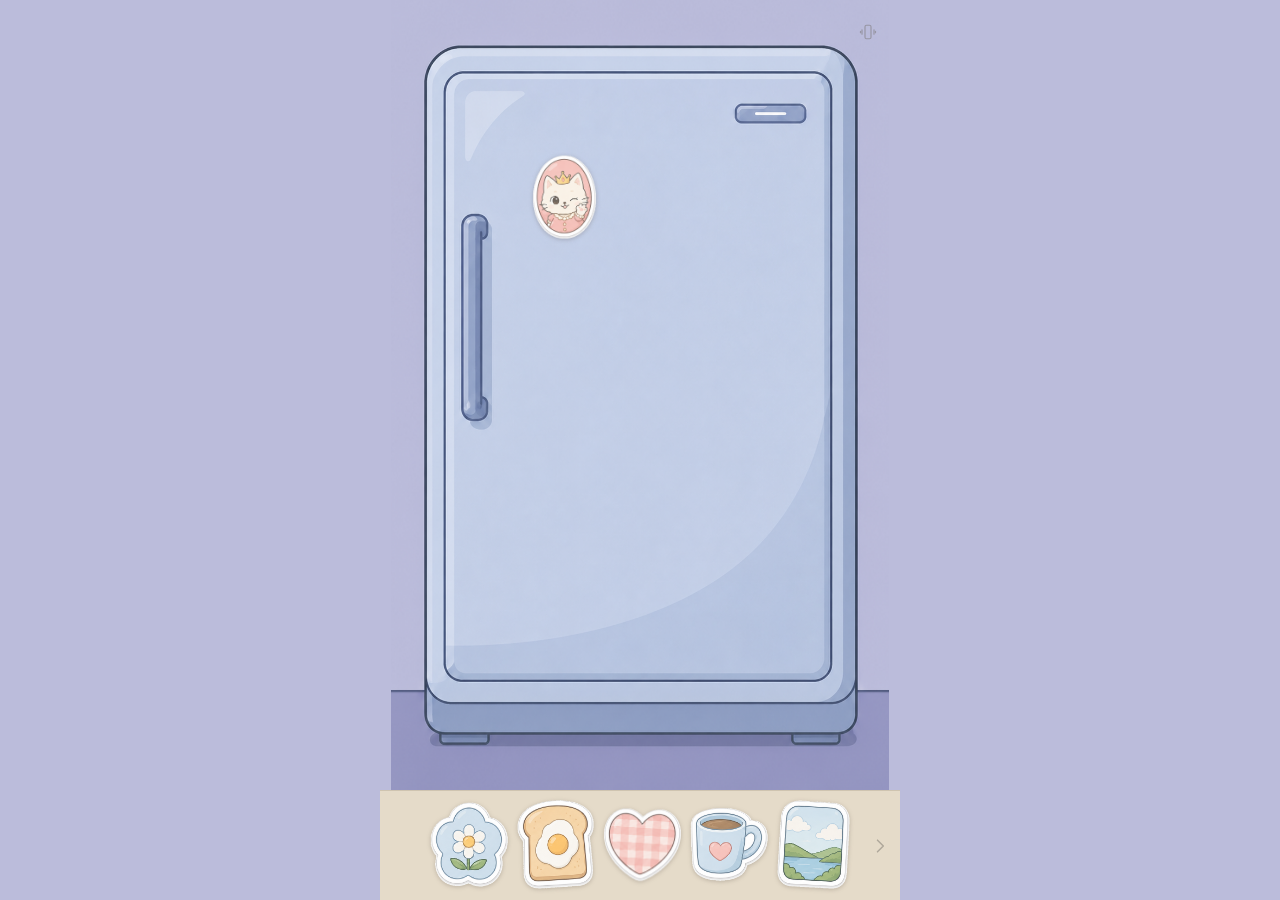
==== index.html @ 2fdce164 "Стрелка «дальше» крупнее и заметнее Пастельная зелень на бежевом фоне почти сливалась: кнопку было т" ====
<!DOCTYPE html>
<html lang="ru">
<head>
  <meta charset="utf-8">
  <meta name="viewport" content="width=device-width, initial-scale=1, maximum-scale=1, user-scalable=no, viewport-fit=cover">
  <title>Sticker Perfect</title>
  <script src="https://telegram.org/js/telegram-web-app.js"></script>
  <link rel="stylesheet" href="style.css">
</head>
<body>

  <div id="app">

    <div id="scene">
      <img id="background" alt="">

      <!-- Обстановка уровня: вещи, которые лежат в холодильнике с самого
           начала и не двигаются. Стикеры кладутся поверх них -->
      <div id="decor"></div>

      <button id="vibration-toggle" aria-label="Выключить вибрацию">
        <svg viewBox="0 0 24 24" width="18" height="18" fill="none" stroke="currentColor" stroke-width="1.6" stroke-linecap="round" stroke-linejoin="round">
          <rect x="8" y="3" width="8" height="18" rx="2"></rect>
          <path d="M4 9v6M2 11v2M20 9v6M22 11v2"></path>
        </svg>
      </button>
    </div>

    <div id="tray">
      <!-- Стрелки листания. Показываются только когда есть куда листать -->
      <button id="tray-prev" class="tray-arrow" aria-label="Предыдущие стикеры" hidden>
        <svg viewBox="0 0 24 24" width="20" height="20" fill="none" stroke="currentColor" stroke-width="1.8" stroke-linecap="round" stroke-linejoin="round">
          <path d="M15 5 L8 12 L15 19"></path>
        </svg>
      </button>

      <button id="tray-next" class="tray-arrow" aria-label="Следующие стикеры" hidden>
        <svg viewBox="0 0 24 24" width="20" height="20" fill="none" stroke="currentColor" stroke-width="1.8" stroke-linecap="round" stroke-linejoin="round">
          <path d="M9 5 L16 12 L9 19"></path>
        </svg>
      </button>
    </div>

    <!-- Слой со стикерами: лежит поверх всего, чтобы стикер мог лететь
         из полосы на сцену, не перепрыгивая между контейнерами -->
    <div id="stickers"></div>

    <!-- Куски фона, которые должны быть НАД стикерами: передняя стенка
         ящиков. Благодаря ей продукт выглядит лежащим внутри ящика -->
    <div id="overlays"></div>

    <!-- Кот выглядывает снизу, когда уровень собран. Это и есть финал -->
    <img id="mascot" src="images/cat.png" alt="">

    <!-- Стрелка «дальше». Стоит ровно в середине экрана и ни к чему не
         привязана: кот со временем будет меняться и вылезать с разных
         сторон, а кнопка от этого не поедет -->
    <button id="next-level" aria-label="Следующий уровень" hidden>
      <svg viewBox="0 0 24 24" width="54" height="54" fill="none" stroke="currentColor" stroke-width="2.4" stroke-linecap="round" stroke-linejoin="round">
        <path d="M5 12 H18 M13 7 L18 12 L13 17"></path>
      </svg>
    </button>

  </div>

  <script src="sound.js"></script>
  <script src="levels.js"></script>
  <script src="game.js"></script>
</body>
</html>
---- style.css ----
/* Sticker Perfect — вид игры */

/* --- Палитра, размеры и тайминги в одном месте, чтобы менять быстро --- */
:root {
  --tray-bg:      #E5DBC9;  /* полоса стикеров внизу */
  --line:         #CFC4B0;  /* тонкие разделители */
  --icon:         #6E6A63;  /* иконка вибрации */

  --tray-height:  110px;

  /* Тайминги. Меняешь тут — поменяй и константы в начале game.js */
  --fly-time:     280ms;
  --fly-curve:    cubic-bezier(0.34, 1.2, 0.64, 1);
  --stick-time:   220ms;   /* приклеивание */
  --reject-time:  150ms;   /* «не туда» */
  --mascot-time:  620ms;   /* кот выезжает снизу в конце уровня */
  --next-time:    420ms;   /* стрелка «дальше» проявляется в конце уровня */

  --next-bg:      #7FBF4D;  /* зелень кнопки «дальше» */
  --next-ink:     #FFFFFF;  /* сама стрелка */
}

/* --- Мобильные ловушки: без этого игра ведёт себя плохо на телефоне --- */
* {
  margin: 0;
  padding: 0;
  box-sizing: border-box;
  -webkit-tap-highlight-color: transparent;  /* убирает серую вспышку при тапе */
}

html, body {
  height: 100%;
  overflow: hidden;                /* страница не скроллится */
  overscroll-behavior: none;       /* и не тянется резинкой */
  background: #E0DAD2;             /* до загрузки уровня; дальше цвет задаёт сам уровень */
  font-family: system-ui, -apple-system, sans-serif;
  touch-action: manipulation;      /* убирает задержку 300 мс перед реакцией на тап */
  user-select: none;               /* долгий тап не выделяет текст */
  -webkit-user-select: none;
}

/* --- Экран целиком --- */
#app {
  position: relative;              /* точка отсчёта для координат стикеров */
  height: 100vh;
  height: 100dvh;                  /* dvh не скачет, когда прячется адресная строка */
  display: flex;
  flex-direction: column;
  max-width: 520px;                /* на десктопе не растягиваемся на весь монитор */
  margin: 0 auto;
  overflow: hidden;
}

/* --- Порядок слоёв ---
   Сцена с фоном и обстановкой ниже всех, на ней лежат стикеры,
   а сверху — передняя стенка ящиков.

   Слои пронумерованы явно, потому что приклеенные стикеры получают
   свои номера внутри слоя (кусочки арбуза ложатся друг на друга
   по порядку). Без явных номеров они всплывали НАД стенкой ящиков,
   и продукты снова оказывались наклеенными поверх, а не лежащими внутри. */

/* --- Сцена: тут живёт уровень --- */
#scene {
  flex: 1;
  position: relative;
  overflow: hidden;
  z-index: 1;
}

/* Фон уровня. Ширина и вертикальное положение считаются в game.js */
#background {
  position: absolute;
  left: 0;
  display: block;
  pointer-events: none;            /* тапы ловят места, а не картинка */
}

/* --- Обстановка уровня --- */
/* Тарелки и прочее, что стоит в холодильнике изначально. Лежит над фоном,
   но под стикерами: продукт кладётся НА тарелку, а не под неё. */
#decor {
  position: absolute;
  inset: 0;
  pointer-events: none;
}

.decor {
  position: absolute;
  display: block;
  /* Тень прижимает тарелку к полке: без неё она кажется висящей,
     потому что нарисована чуть сверху, а полка — в лоб */
  filter: drop-shadow(0 3px 3px rgba(70, 78, 92, 0.30));
}

/* --- Место, куда кладут стикер --- */
/* Обычно невидимо: игрок целится по картинке, а не по рамке.
   Рамки включаются флагом SHOW_SLOTS в game.js, когда надо настроить координаты.
   Тапы места не ловят — их ловит вся сцена, см. game.js */
.slot {
  position: absolute;
  pointer-events: none;
}

.slot.visible {
  outline: 1px dashed rgba(40, 90, 70, 0.55);
  background: rgba(80, 160, 130, 0.12);
}

/* --- Полоса стикеров внизу --- */
#tray {
  position: relative;
  flex: none;
  height: var(--tray-height);
  background: var(--tray-bg);
  border-top: 1px solid var(--line);
  padding-bottom: env(safe-area-inset-bottom);
}

/* Стрелки листания: тихие, по краям полосы.
   Прячутся совсем, когда листать некуда — кнопка, которая ничего
   не делает, только сбивает с толку. */
.tray-arrow {
  position: absolute;
  top: 50%;
  transform: translateY(-50%);
  width: 36px;
  height: 44px;
  display: flex;
  align-items: center;
  justify-content: center;
  background: none;
  border: none;
  color: var(--icon);
  opacity: 0.45;
  cursor: pointer;
  transition: opacity 120ms ease-out;
}

.tray-arrow[hidden] {
  display: none;
}

.tray-arrow:active {
  opacity: 1;
}

#tray-prev { left: 2px; }
#tray-next { right: 2px; }

/* --- Слой со стикерами --- */
#stickers {
  position: absolute;
  inset: 0;
  pointer-events: none;            /* сам слой не ловит тапы */
  z-index: 2;
}

/* --- Слой поверх стикеров: передняя стенка ящиков --- */
/* Продукт кладётся в ящик, а стенка накрывает его сверху — так он выглядит
   лежащим ВНУТРИ, а не наклеенным на ящик снаружи.
   Прозрачность подбирается здесь: меньше — цвет продукта живее,
   больше — сильнее ощущение стекла. */
#overlays {
  position: absolute;
  inset: 0;
  pointer-events: none;            /* тапы проходят сквозь стенку к местам */
  z-index: 3;                      /* выше стикеров — иначе продукт ляжет поверх ящика */
}

.overlay {
  position: absolute;
  display: block;
  opacity: 0.30;
}

/* --- Стикер --- */
/* Внешний div отвечает только за положение, внутренний — только за вид.
   Так полёт и приклеивание не дерутся за один и тот же transform. */
.sticker {
  position: absolute;
  left: 0;
  top: 0;
  pointer-events: auto;
  cursor: pointer;
}

/* В полёте меняются сразу и положение, и размер: стикер уменьшается
   с «крупного в полосе» до «настоящего на полке» */
.sticker.flying {
  transition:
    transform var(--fly-time) var(--fly-curve),
    width     var(--fly-time) var(--fly-curve),
    height    var(--fly-time) var(--fly-curve);
}

/* Приклеенный стикер больше не ловит тапы — иначе он закрывал бы собой
   место над собой, и туда нельзя было бы попасть следующей банкой */
.sticker.placed {
  pointer-events: none;
}

/* На дверце и в коробке с карандашами иначе: приклеенное можно снять
   и переложить, поэтому тапы оно ловит.
   Но только пока рука пуста — если игрок уже держит стикер, тап по
   занятому месту значит «клади сюда», а не «сними этот», и должен
   пройти насквозь к сцене. */
#app.movable .sticker.placed {
  pointer-events: auto;
}

#app.movable.holding .sticker.placed {
  pointer-events: none;
}

/* Затравка стоит намертво в любом случае: она подсказка, а не фишка.
   Селектор с #app нарочно: иначе правило выше, у которого есть id,
   окажется сильнее, и затравка снова начнёт ловить тапы. */
#app .sticker.fixed {
  pointer-events: none;
}

.sticker-body {
  width: 100%;
  height: 100%;
  /* drop-shadow, а не box-shadow: он обводит саму картинку по прозрачности,
     а box-shadow нарисовал бы тень прямоугольником вокруг неё */
  filter: drop-shadow(0 1px 2px rgba(80, 70, 60, 0.28));
  transition: transform 120ms ease-out, filter 120ms ease-out;
}

.sticker-body img {
  width: 100%;
  height: 100%;
  display: block;
}

/* Выбранный стикер слегка приподнимается */
.sticker.selected .sticker-body {
  transform: scale(1.08);
  filter: drop-shadow(0 5px 8px rgba(80, 70, 60, 0.34));
}

/* В полёте стикер приподнят над поверхностью: крупнее и с большой мягкой тенью.
   Именно тень читается глазом как «висит в воздухе». */
.sticker.flying .sticker-body {
  transform: scale(1.10);
  filter: drop-shadow(0 9px 12px rgba(80, 70, 60, 0.32));
}

/* Приземление: опускается и прижимается, тень схлопывается в тонкую.
   Начало анимации совпадает с видом в полёте — поэтому нет скачка. */
.sticker.snap .sticker-body {
  animation: stick var(--stick-time) ease-out;
}

@keyframes stick {
  0%   { transform: scale(1.10); filter: drop-shadow(0 9px 12px rgba(80, 70, 60, 0.32)); }
  100% { transform: scale(1);    filter: drop-shadow(0 1px 2px rgba(80, 70, 60, 0.28)); }
}

/* «Не туда»: короткое дрожание. Амплитуда нарочно маленькая —
   это подсказка «не сюда», а не выговор за ошибку. */
.sticker.reject .sticker-body {
  animation: reject var(--reject-time) ease-in-out;
}

@keyframes reject {
  0%, 100% { transform: translateX(0)    scale(1.08); }
  25%      { transform: translateX(-3px) scale(1.08); }
  75%      { transform: translateX(3px)  scale(1.08); }
}

/* --- Кот: финал уровня --- */
/* Выезжает снизу, когда встал последний стикер, и остаётся. Ничего не говорит
   и не хвалит — просто приходит посмотреть на собранный холодильник.
   Кривая без отскока: он выглядывает, а не выпрыгивает. */
#mascot {
  position: absolute;
  left: 50%;
  bottom: 0;
  width: 62%;
  max-width: 300px;
  display: block;
  pointer-events: none;
  z-index: 4;                      /* выше стикеров и стенки ящиков */
  transform: translate(-50%, 100%);
  transition: transform var(--mascot-time) cubic-bezier(0.22, 1, 0.36, 1);
}

/* Виден по грудь: снизу торчит примерно три четверти картинки */
#mascot.show {
  transform: translate(-50%, 28%);
}

/* --- Стрелка «дальше»: появляется вместе с котом, когда уровень собран ---
   Держится точно в середине экрана и с котом никак не связана: кот ещё
   поменяется и будет вылезать с разных сторон, а кнопка останется тут же. */
#next-level {
  position: absolute;
  left: 50%;
  top: 44%;                       /* чуть выше середины экрана */
  width: 120px;
  height: 120px;
  border-radius: 50%;
  display: flex;
  align-items: center;
  justify-content: center;
  background: var(--next-bg);
  color: var(--next-ink);
  border: 5px solid #F7F4EE;      /* светлый ободок: кнопка читается на любом фоне */
  cursor: pointer;
  z-index: 5;                     /* выше кота */

  /* Скрытое состояние. hidden в разметке убирается сразу, иначе
     не проиграется появление — прячем именно прозрачностью */
  opacity: 0;
  transform: translate(-50%, -50%) scale(0.7);
  pointer-events: none;
  transition:
    opacity   var(--next-time) ease-out,
    transform var(--next-time) cubic-bezier(0.22, 1, 0.36, 1);
}

#next-level.show {
  opacity: 1;
  transform: translate(-50%, -50%) scale(1);
  pointer-events: auto;
}

#next-level:active {
  transform: translate(-50%, -50%) scale(0.92);
  transition-duration: 80ms;
}

/* --- Иконка выключения вибрации: единственная кнопка в игре --- */
#vibration-toggle {
  position: absolute;
  top: calc(10px + env(safe-area-inset-top));
  right: 10px;
  width: 44px;                     /* 44px — минимальный удобный размер для пальца */
  height: 44px;
  display: flex;
  align-items: center;
  justify-content: center;
  background: none;
  border: none;
  color: var(--icon);
  opacity: 0.45;
  cursor: pointer;
  transition: opacity 120ms ease-out;
  z-index: 3;
}

#vibration-toggle:active {
  opacity: 1;
}

/* Выключенная вибрация — иконка перечёркнута */
#vibration-toggle.off {
  opacity: 0.28;
}

#vibration-toggle.off::after {
  content: "";
  position: absolute;
  width: 24px;
  height: 1.6px;
  background: currentColor;
  transform: rotate(-45deg);
}
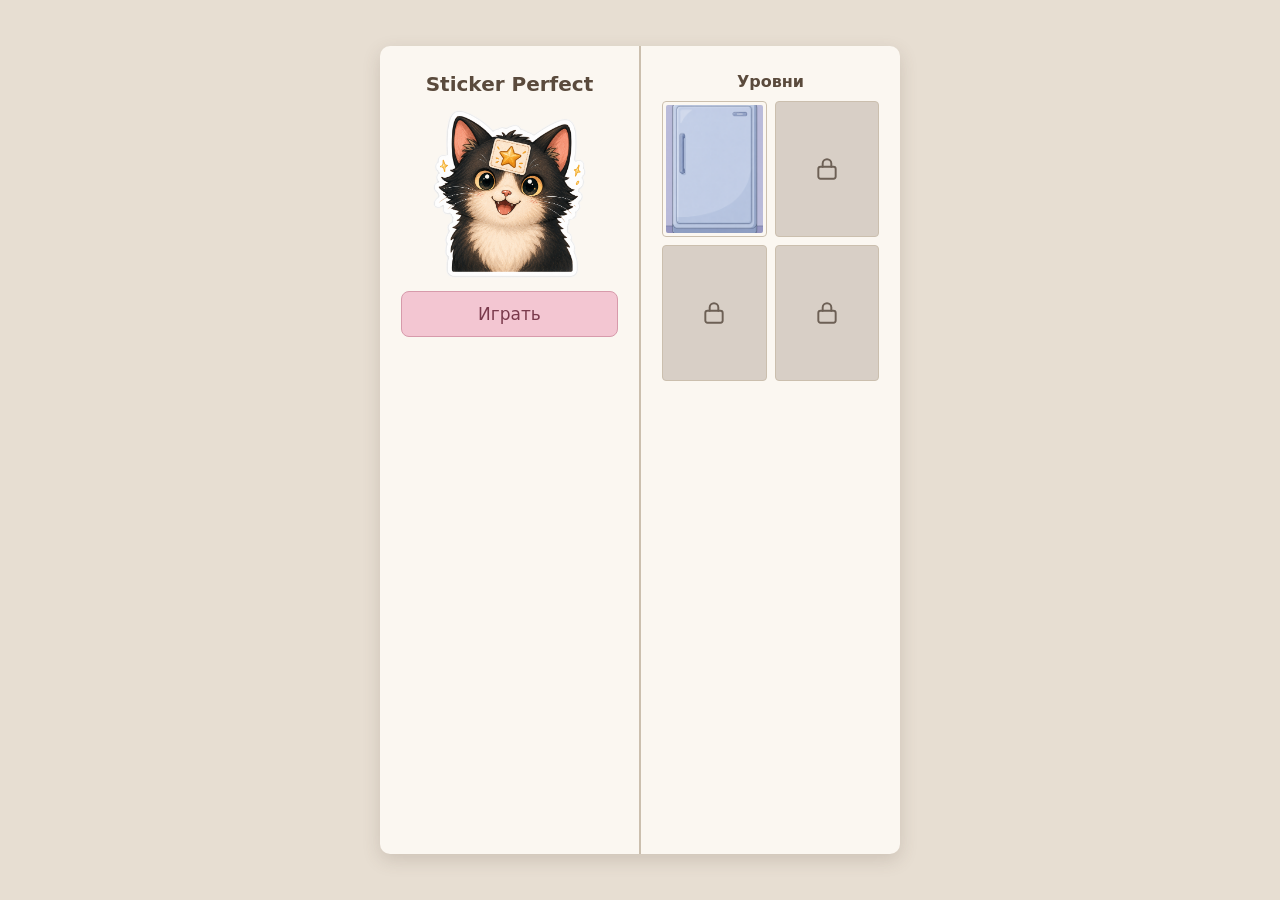
==== commit 9723a8a4: "Меню-альбом: выбор уровня, прогресс и выход из уровня Меню показывается, когда в адресе нет ?level=." ====
--- a/index.html
+++ b/index.html
@@ -9,6 +9,39 @@
 </head>
 <body>
 
+  <!-- Меню: раскрытый альбом. Слева «Играть», справа наклейки-уровни.
+       Пока страницы альбома нарисованы стилями; когда придёт картинка
+       от Себастиана, она встанет фоном на #album -->
+  <div id="menu" hidden>
+    <div id="album">
+
+      <div class="page left">
+        <h1>Sticker&nbsp;Perfect</h1>
+        <img class="menu-cat" src="images/cat.png" alt="">
+        <button id="play">Играть</button>
+      </div>
+
+      <div class="page right">
+        <h2>Уровни</h2>
+        <div id="level-grid"></div>
+
+        <div id="menu-pages">
+          <button id="menu-prev" aria-label="Предыдущая страница" hidden>
+            <svg viewBox="0 0 24 24" width="20" height="20" fill="none" stroke="currentColor" stroke-width="1.8" stroke-linecap="round" stroke-linejoin="round">
+              <path d="M15 5 L8 12 L15 19"></path>
+            </svg>
+          </button>
+          <button id="menu-next" aria-label="Следующая страница" hidden>
+            <svg viewBox="0 0 24 24" width="20" height="20" fill="none" stroke="currentColor" stroke-width="1.8" stroke-linecap="round" stroke-linejoin="round">
+              <path d="M9 5 L16 12 L9 19"></path>
+            </svg>
+          </button>
+        </div>
+      </div>
+
+    </div>
+  </div>
+
   <div id="app">
 
     <div id="scene">
@@ -17,6 +50,14 @@
       <!-- Обстановка уровня: вещи, которые лежат в холодильнике с самого
            начала и не двигаются. Стикеры кладутся поверх них -->
       <div id="decor"></div>
+
+      <!-- Стрелка «назад в меню». Уйти можно в любой момент; собранное
+           на уровне при этом не сохраняется — вернёшься к чистой сцене -->
+      <button id="back-to-menu" aria-label="В меню">
+        <svg viewBox="0 0 24 24" width="20" height="20" fill="none" stroke="currentColor" stroke-width="1.8" stroke-linecap="round" stroke-linejoin="round">
+          <path d="M19 12 H6 M11 7 L6 12 L11 17"></path>
+        </svg>
+      </button>
 
       <button id="vibration-toggle" aria-label="Выключить вибрацию">
         <svg viewBox="0 0 24 24" width="18" height="18" fill="none" stroke="currentColor" stroke-width="1.6" stroke-linecap="round" stroke-linejoin="round">
@@ -52,19 +93,32 @@
     <!-- Кот выглядывает снизу, когда уровень собран. Это и есть финал -->
     <img id="mascot" src="images/cat.png" alt="">
 
-    <!-- Стрелка «дальше». Стоит ровно в середине экрана и ни к чему не
-         привязана: кот со временем будет меняться и вылезать с разных
-         сторон, а кнопка от этого не поедет -->
-    <button id="next-level" aria-label="Следующий уровень" hidden>
-      <svg viewBox="0 0 24 24" width="54" height="54" fill="none" stroke="currentColor" stroke-width="2.4" stroke-linecap="round" stroke-linejoin="round">
-        <path d="M5 12 H18 M13 7 L18 12 L13 17"></path>
-      </svg>
-    </button>
+    <!-- Конец уровня: в меню и дальше. Панель стоит ровно в середине
+         экрана и ни к чему не привязана: кот со временем будет меняться
+         и вылезать с разных сторон, а кнопки от этого не поедут.
+         Стрелка справа — по ходу движения вперёд -->
+    <div id="finish" hidden>
+      <button id="to-menu" aria-label="В меню">
+        <svg viewBox="0 0 24 24" width="34" height="34" fill="none" stroke="currentColor" stroke-width="1.9" stroke-linecap="round" stroke-linejoin="round">
+          <path d="M4 5.5a2 2 0 0 1 2-2h5v17H6a2 2 0 0 1-2-2z"></path>
+          <path d="M20 5.5a2 2 0 0 0-2-2h-5v17h5a2 2 0 0 0 2-2z"></path>
+        </svg>
+      </button>
+
+      <button id="next-level" aria-label="Следующий уровень">
+        <svg viewBox="0 0 24 24" width="54" height="54" fill="none" stroke="currentColor" stroke-width="2.4" stroke-linecap="round" stroke-linejoin="round">
+          <path d="M5 12 H18 M13 7 L18 12 L13 17"></path>
+        </svg>
+      </button>
+    </div>
 
   </div>
 
   <script src="sound.js"></script>
   <script src="levels.js"></script>
   <script src="game.js"></script>
+  <!-- Меню идёт последним: оно и решает, что показать при запуске —
+       альбом или уровень -->
+  <script src="menu.js"></script>
 </body>
 </html>
--- a/style.css
+++ b/style.css
@@ -18,6 +18,14 @@
 
   --next-bg:      #7FBF4D;  /* зелень кнопки «дальше» */
   --next-ink:     #FFFFFF;  /* сама стрелка */
+
+  /* Меню-альбом. Пока страницы нарисованы этими цветами; когда придёт
+     картинка тетради, фон заменит их, а цвета останутся для кнопок */
+  --paper:        #FBF7F1;  /* бумага страницы */
+  --ink:          #5A4A3C;  /* надписи на бумаге */
+  --table:        #E7DED2;  /* стол вокруг тетради */
+  --frame:        #CBBFAE;  /* рамка под наклейку */
+  --locked:       #D8CFC6;  /* закрытый уровень */
 }
 
 /* --- Мобильные ловушки: без этого игра ведёт себя плохо на телефоне --- */
@@ -293,43 +301,69 @@
   transform: translate(-50%, 28%);
 }
 
-/* --- Стрелка «дальше»: появляется вместе с котом, когда уровень собран ---
-   Держится точно в середине экрана и с котом никак не связана: кот ещё
-   поменяется и будет вылезать с разных сторон, а кнопка останется тут же. */
-#next-level {
+/* --- Конец уровня: «в меню» и «дальше» ---
+   Панель держится точно в середине экрана и с котом никак не связана:
+   кот ещё поменяется и будет вылезать с разных сторон, а кнопки
+   останутся тут же. */
+#finish {
   position: absolute;
   left: 50%;
   top: 44%;                       /* чуть выше середины экрана */
-  width: 120px;
-  height: 120px;
+  transform: translate(-50%, -50%);
+  display: flex;
+  align-items: center;
+  gap: 22px;
+  z-index: 5;                     /* выше кота */
+}
+
+/* display: flex сильнее, чем hidden — без этой строки панель висела бы
+   на экране с самого начала уровня */
+#finish[hidden],
+#next-level[hidden] {
+  display: none;
+}
+
+#finish button {
   border-radius: 50%;
   display: flex;
   align-items: center;
   justify-content: center;
-  background: var(--next-bg);
-  color: var(--next-ink);
   border: 5px solid #F7F4EE;      /* светлый ободок: кнопка читается на любом фоне */
   cursor: pointer;
-  z-index: 5;                     /* выше кота */
 
   /* Скрытое состояние. hidden в разметке убирается сразу, иначе
      не проиграется появление — прячем именно прозрачностью */
   opacity: 0;
-  transform: translate(-50%, -50%) scale(0.7);
+  transform: scale(0.7);
   pointer-events: none;
   transition:
     opacity   var(--next-time) ease-out,
     transform var(--next-time) cubic-bezier(0.22, 1, 0.36, 1);
 }
 
-#next-level.show {
+/* «В меню» — тише и меньше: главный шаг здесь всё-таки «дальше» */
+#to-menu {
+  width: 84px;
+  height: 84px;
+  background: var(--paper);
+  color: var(--ink);
+}
+
+#next-level {
+  width: 120px;
+  height: 120px;
+  background: var(--next-bg);
+  color: var(--next-ink);
+}
+
+#finish.show button {
   opacity: 1;
-  transform: translate(-50%, -50%) scale(1);
+  transform: scale(1);
   pointer-events: auto;
 }
 
-#next-level:active {
-  transform: translate(-50%, -50%) scale(0.92);
+#finish.show button:active {
+  transform: scale(0.92);
   transition-duration: 80ms;
 }
 
@@ -369,3 +403,185 @@
   background: currentColor;
   transform: rotate(-45deg);
 }
+
+/* --- Стрелка «назад в меню» на уровне ---
+   Стоит в левом верхнем углу, зеркально кнопке вибрации, и такая же
+   негромкая: уходить с уровня — редкое действие */
+#back-to-menu {
+  position: absolute;
+  top: calc(10px + env(safe-area-inset-top));
+  left: 10px;
+  width: 44px;
+  height: 44px;
+  display: flex;
+  align-items: center;
+  justify-content: center;
+  background: none;
+  border: none;
+  color: var(--icon);
+  opacity: 0.45;
+  cursor: pointer;
+  transition: opacity 120ms ease-out;
+  z-index: 3;
+}
+
+#back-to-menu:active {
+  opacity: 1;
+}
+
+/* --- Меню: раскрытый альбом ---
+   Пока страницы нарисованы стилями. Когда придёт картинка тетради,
+   она встанет фоном на #album, а разметка внутри останется той же:
+   доли и отступы уже считаются от разворота, а не от экрана. */
+body.in-menu #app {
+  display: none;                   /* в меню сцены уровня просто нет */
+}
+
+#menu {
+  position: fixed;
+  inset: 0;
+  background: var(--table);
+  display: flex;
+  align-items: center;
+  justify-content: center;
+  padding: 10px;
+}
+
+#menu[hidden] {
+  display: none;
+}
+
+/* Разворот держит пропорции картинки тетради (900 × 1400) — на любом
+   экране страницы остаются страницами, а не растягиваются */
+#album {
+  width: 100%;
+  max-width: 520px;
+  aspect-ratio: 900 / 1400;
+  max-height: 100%;
+  display: flex;
+  background: var(--paper);
+  border-radius: 10px;
+  box-shadow: 0 6px 18px rgba(90, 74, 60, 0.18);
+  overflow: hidden;
+}
+
+.page {
+  flex: 1;
+  min-width: 0;                    /* иначе широкая наклейка распирает колонку */
+  padding: 5% 4%;
+  display: flex;
+  flex-direction: column;
+  align-items: center;
+  color: var(--ink);
+}
+
+/* Сгиб. На месте пружины с картинки — пока просто линия */
+.page.right {
+  border-left: 2px solid var(--frame);
+}
+
+.page h1 {
+  font-size: 20px;
+  font-weight: 600;
+  text-align: center;
+  line-height: 1.25;
+}
+
+.page h2 {
+  font-size: 16px;
+  font-weight: 600;
+  margin-bottom: 10px;
+}
+
+/* Кот сидит на левой странице и ничего не делает — он тут за настроение */
+.menu-cat {
+  width: 70%;
+  margin: 6% 0;
+  display: block;
+}
+
+#play {
+  width: 100%;
+  padding: 12px 0;
+  background: #F3C6D2;
+  color: #7A3A4C;
+  border: 1px solid #D79AAB;
+  border-radius: 8px;
+  font-size: 17px;
+  font-family: inherit;
+  cursor: pointer;
+}
+
+#play:active {
+  transform: scale(0.97);
+}
+
+/* --- Наклейки-уровни --- */
+#level-grid {
+  width: 100%;
+  display: grid;
+  grid-template-columns: 1fr 1fr;
+  gap: 8px;
+}
+
+/* Рамка под наклейку — тонкая двойная линия, как в альбомах нулевых.
+   Открытый уровень показывает свою сцену, закрытый — замок. */
+.level-card {
+  aspect-ratio: 1 / 1.3;
+  padding: 3px;
+  background: var(--paper);
+  border: 1px double var(--frame);
+  border-radius: 4px;
+  display: flex;
+  align-items: center;
+  justify-content: center;
+  overflow: hidden;
+  color: #6D6055;
+  cursor: pointer;
+}
+
+.level-card img {
+  width: 100%;
+  height: 100%;
+  object-fit: cover;               /* фон уровня обрезается по рамке */
+  border-radius: 2px;
+  display: block;
+}
+
+.level-card:active img {
+  transform: scale(0.96);
+}
+
+.level-card.locked {
+  background: var(--locked);
+  cursor: default;
+}
+
+/* --- Листание страниц альбома --- */
+#menu-pages {
+  margin-top: auto;                /* прижимаем к низу страницы */
+  padding-top: 10px;
+  display: flex;
+  gap: 14px;
+}
+
+#menu-pages button {
+  width: 36px;
+  height: 36px;
+  display: flex;
+  align-items: center;
+  justify-content: center;
+  background: none;
+  border: none;
+  color: var(--ink);
+  opacity: 0.5;
+  cursor: pointer;
+}
+
+#menu-pages button[hidden] {
+  display: none;
+}
+
+#menu-pages button:active {
+  opacity: 1;
+}
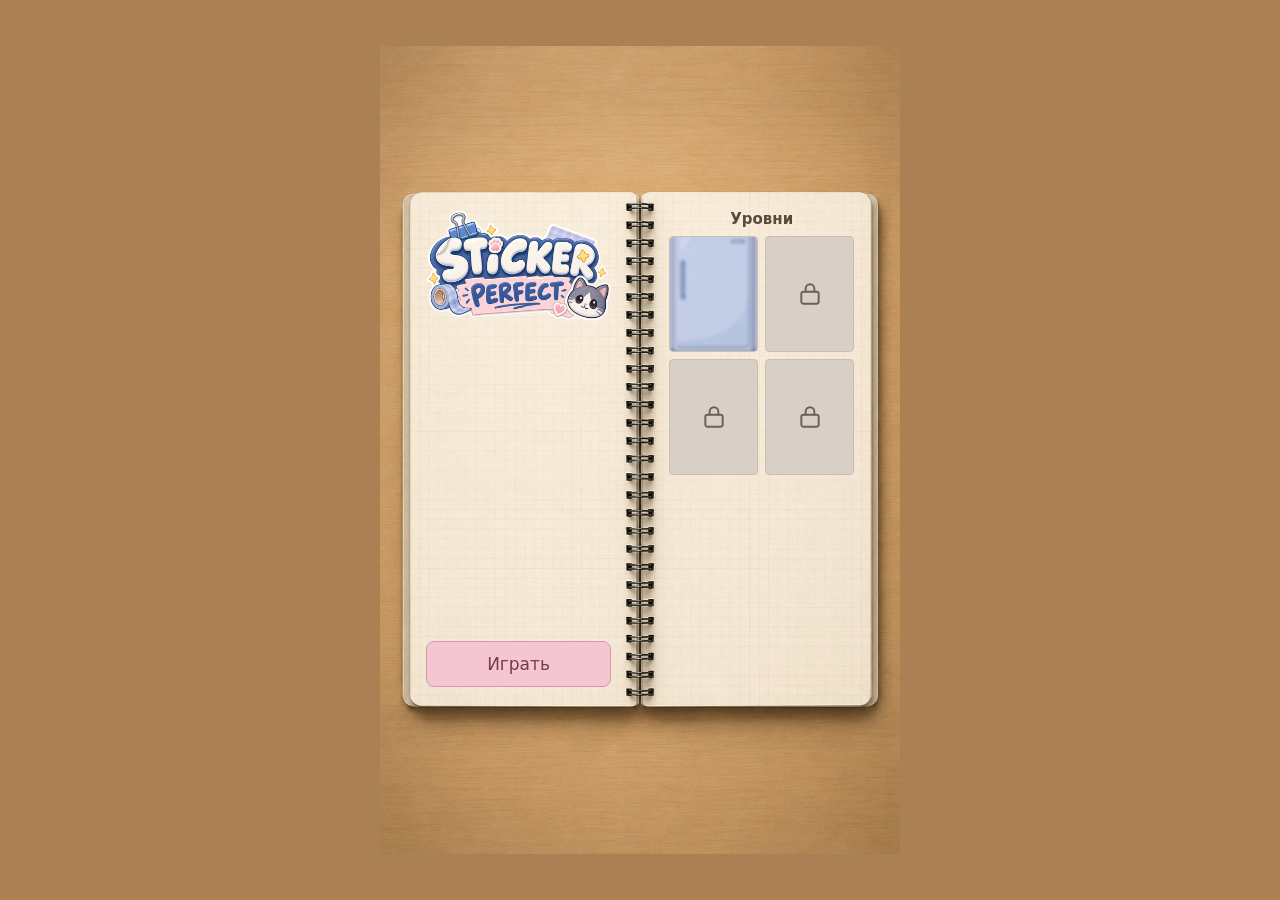
==== commit 04ce260b: "Меню: настоящая тетрадь фоном, логотип вместо надписи Картинка альбома ужата до 900 px и лежит фоном" ====
--- a/index.html
+++ b/index.html
@@ -16,8 +16,7 @@
     <div id="album">
 
       <div class="page left">
-        <h1>Sticker&nbsp;Perfect</h1>
-        <img class="menu-cat" src="images/cat.png" alt="">
+        <img id="logo" src="images/logo.png" alt="Sticker Perfect">
         <button id="play">Играть</button>
       </div>
 
--- a/style.css
+++ b/style.css
@@ -23,7 +23,7 @@
      картинка тетради, фон заменит их, а цвета останутся для кнопок */
   --paper:        #FBF7F1;  /* бумага страницы */
   --ink:          #5A4A3C;  /* надписи на бумаге */
-  --table:        #E7DED2;  /* стол вокруг тетради */
+  --table:        #AB8053;  /* стол вокруг тетради, пипеткой с картинки */
   --frame:        #CBBFAE;  /* рамка под наклейку */
   --locked:       #D8CFC6;  /* закрытый уровень */
 }
@@ -430,9 +430,16 @@
 }
 
 /* --- Меню: раскрытый альбом ---
-   Пока страницы нарисованы стилями. Когда придёт картинка тетради,
-   она встанет фоном на #album, а разметка внутри останется той же:
-   доли и отступы уже считаются от разворота, а не от экрана. */
+   Фон — фотография тетради. Всё остальное сажается на неё по долям,
+   замеренным прямо по картинке:
+
+     страницы по горизонтали   левая  0.0586 … 0.4742
+                               правая 0.5258 … 0.9423
+     страницы по вертикали     0.1809 … 0.8155
+
+   Поэтому кнопка и наклейки лежат на бумаге, а не на пружине и не на
+   столе, на любом экране. Поменяется картинка — поменяются эти числа,
+   и больше ничего. */
 body.in-menu #app {
   display: none;                   /* в меню сцены уровня просто нет */
 }
@@ -440,68 +447,57 @@
 #menu {
   position: fixed;
   inset: 0;
-  background: var(--table);
-  display: flex;
-  align-items: center;
-  justify-content: center;
-  padding: 10px;
+  background: var(--table);        /* стол продолжается за краями картинки */
+  display: flex;
+  align-items: center;
+  justify-content: center;
 }
 
 #menu[hidden] {
   display: none;
 }
 
-/* Разворот держит пропорции картинки тетради (900 × 1400) — на любом
-   экране страницы остаются страницами, а не растягиваются */
+/* Разворот держит пропорции картинки: тетрадь во всю ширину экрана,
+   сверху и снизу остаётся стол. Крупнее нельзя — срежутся края страниц */
 #album {
+  position: relative;
   width: 100%;
   max-width: 520px;
-  aspect-ratio: 900 / 1400;
-  max-height: 100%;
-  display: flex;
-  background: var(--paper);
-  border-radius: 10px;
-  box-shadow: 0 6px 18px rgba(90, 74, 60, 0.18);
-  overflow: hidden;
-}
-
+  aspect-ratio: 900 / 1399;
+  background: url('images/album.jpg') center / 100% 100% no-repeat;
+}
+
+/* Страница — прямоугольник бумаги на картинке */
 .page {
-  flex: 1;
-  min-width: 0;                    /* иначе широкая наклейка распирает колонку */
-  padding: 5% 4%;
+  position: absolute;
+  top: 18.09%;
+  bottom: 18.45%;
   display: flex;
   flex-direction: column;
   align-items: center;
+  padding: 3.5% 3%;
   color: var(--ink);
 }
 
-/* Сгиб. На месте пружины с картинки — пока просто линия */
+.page.left {
+  left: 5.86%;
+  right: 52.58%;
+}
+
 .page.right {
-  border-left: 2px solid var(--frame);
-}
-
-.page h1 {
-  font-size: 20px;
-  font-weight: 600;
-  text-align: center;
-  line-height: 1.25;
-}
-
-.page h2 {
-  font-size: 16px;
-  font-weight: 600;
-  margin-bottom: 10px;
-}
-
-/* Кот сидит на левой странице и ничего не делает — он тут за настроение */
-.menu-cat {
-  width: 70%;
-  margin: 6% 0;
+  left: 52.58%;
+  right: 5.77%;
+}
+
+/* --- Левая страница --- */
+#logo {
+  width: 100%;
   display: block;
 }
 
 #play {
   width: 100%;
+  margin-top: auto;                /* кнопка живёт внизу страницы */
   padding: 12px 0;
   background: #F3C6D2;
   color: #7A3A4C;
@@ -516,20 +512,26 @@
   transform: scale(0.97);
 }
 
-/* --- Наклейки-уровни --- */
+/* --- Правая страница: наклейки-уровни --- */
+.page h2 {
+  font-size: 15px;
+  font-weight: 600;
+  margin-bottom: 8px;
+}
+
 #level-grid {
   width: 100%;
   display: grid;
   grid-template-columns: 1fr 1fr;
-  gap: 8px;
+  gap: 7px;
 }
 
 /* Рамка под наклейку — тонкая двойная линия, как в альбомах нулевых.
    Открытый уровень показывает свою сцену, закрытый — замок. */
 .level-card {
   aspect-ratio: 1 / 1.3;
-  padding: 3px;
-  background: var(--paper);
+  padding: 2px;
+  background: rgba(255, 255, 255, 0.5);
   border: 1px double var(--frame);
   border-radius: 4px;
   display: flex;
@@ -540,16 +542,20 @@
   cursor: pointer;
 }
 
+/* Превью размыто нарочно: резкий кусок уровня в такой рамке выглядит
+   обрезанным скриншотом, а мягкий читается как наклейка.
+   Лёгкое увеличение прячет светлые края, которые даёт само размытие */
 .level-card img {
   width: 100%;
   height: 100%;
-  object-fit: cover;               /* фон уровня обрезается по рамке */
-  border-radius: 2px;
-  display: block;
+  object-fit: cover;
+  display: block;
+  filter: blur(1.6px);
+  transform: scale(1.12);
 }
 
 .level-card:active img {
-  transform: scale(0.96);
+  transform: scale(1.06);
 }
 
 .level-card.locked {
@@ -560,14 +566,14 @@
 /* --- Листание страниц альбома --- */
 #menu-pages {
   margin-top: auto;                /* прижимаем к низу страницы */
-  padding-top: 10px;
+  padding-top: 6px;
   display: flex;
   gap: 14px;
 }
 
 #menu-pages button {
-  width: 36px;
-  height: 36px;
+  width: 34px;
+  height: 34px;
   display: flex;
   align-items: center;
   justify-content: center;
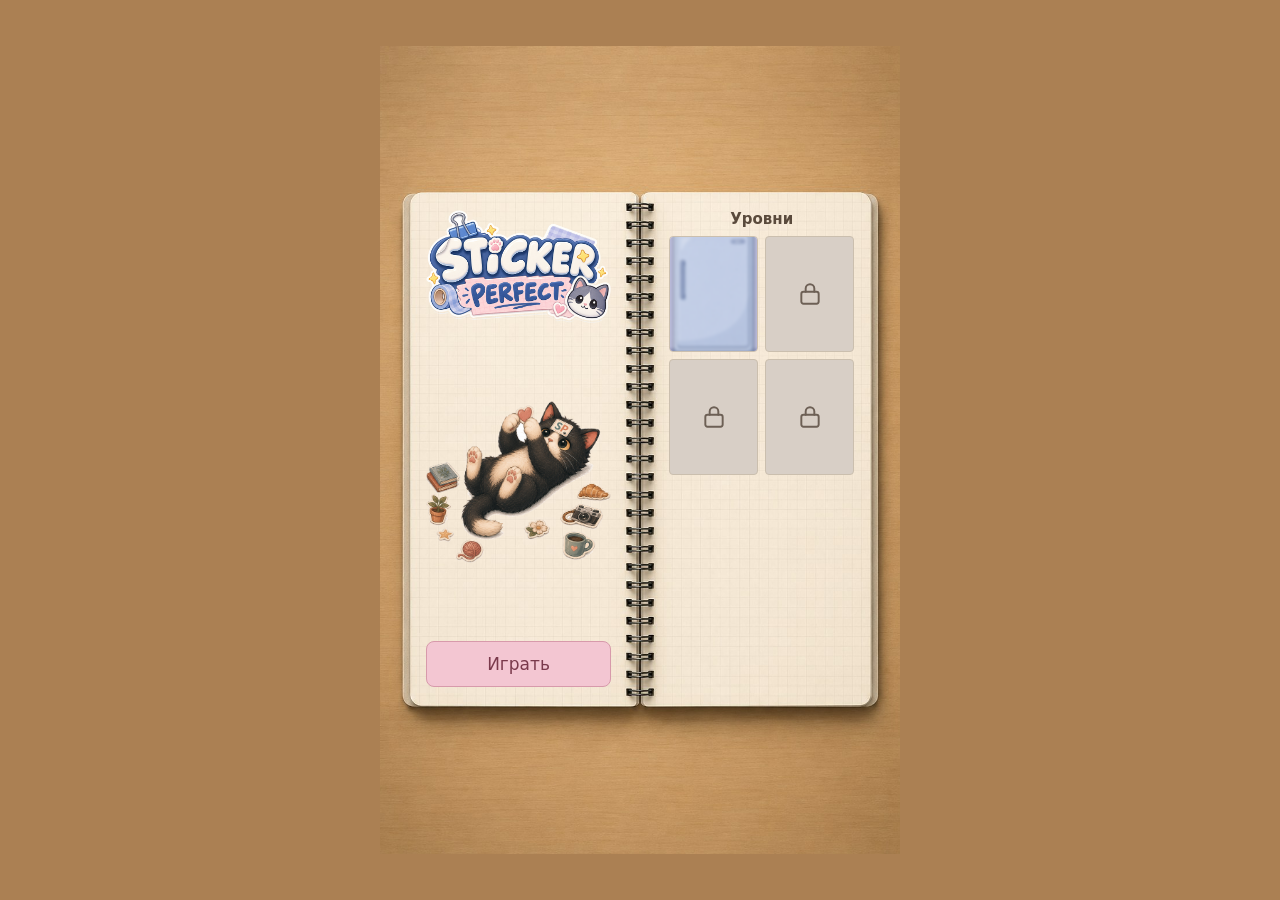
==== commit 93107919: "Меню: кот с наклейками на левой странице У картинки вырезан белый фон, белые обводки наклеек осталис" ====
--- a/index.html
+++ b/index.html
@@ -17,6 +17,7 @@
 
       <div class="page left">
         <img id="logo" src="images/logo.png" alt="Sticker Perfect">
+        <img id="mascot-menu" src="images/mascot-menu.png" alt="">
         <button id="play">Играть</button>
       </div>
 
--- a/style.css
+++ b/style.css
@@ -495,9 +495,16 @@
   display: block;
 }
 
+/* Кот лежит посреди свободного места: отступы auto сверху и снизу сами
+   делят его поровну, поэтому кнопка остаётся внизу страницы */
+#mascot-menu {
+  width: 100%;
+  margin: auto 0;
+  display: block;
+}
+
 #play {
   width: 100%;
-  margin-top: auto;                /* кнопка живёт внизу страницы */
   padding: 12px 0;
   background: #F3C6D2;
   color: #7A3A4C;
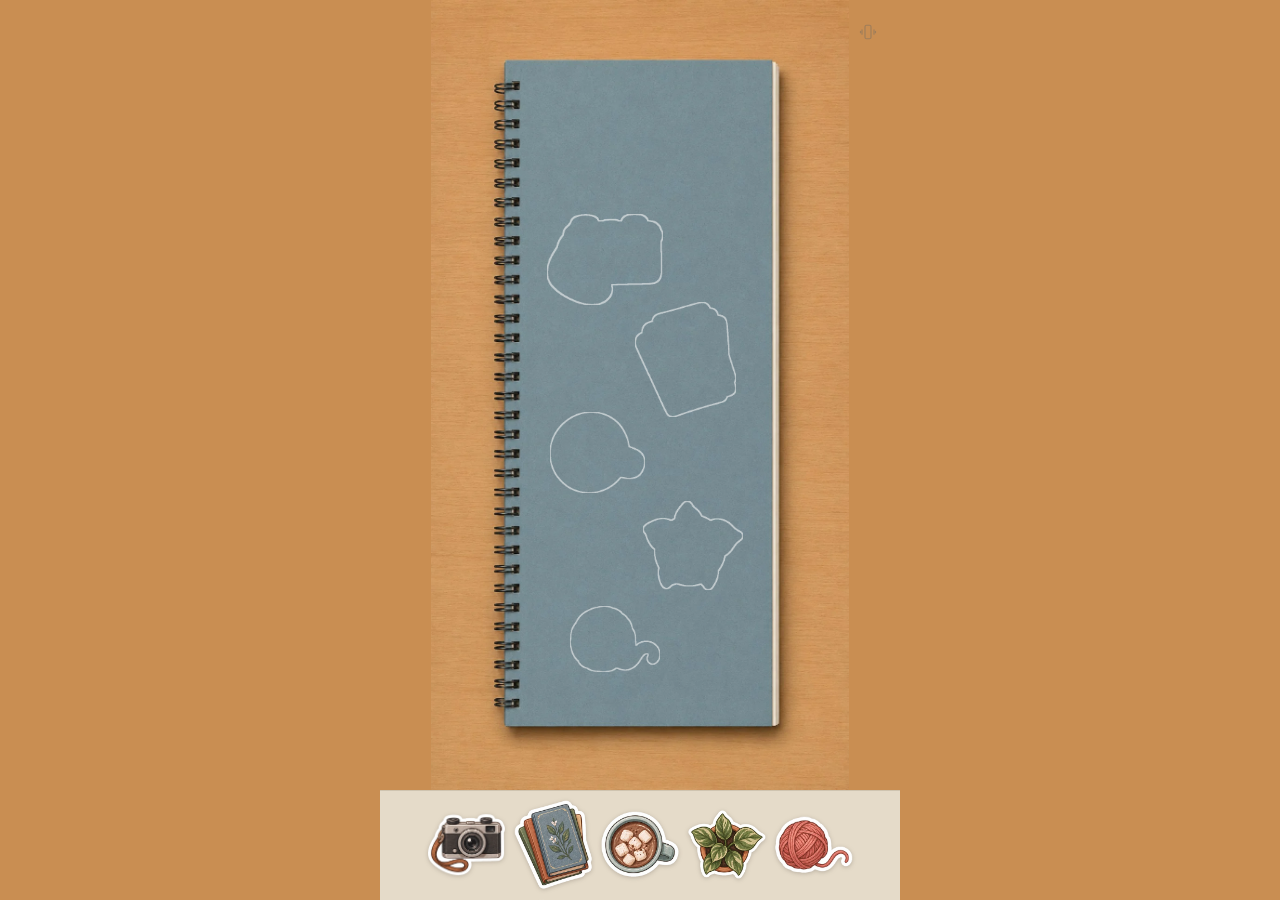
==== commit 235cfaa1: "Картинки похудели в тринадцать раз: 23 МБ PNG стали 1.7 МБ WebP Уровень грузился долго не из-за коли" ====
--- a/index.html
+++ b/index.html
@@ -16,8 +16,8 @@
     <div id="album">
 
       <div class="page left">
-        <img id="logo" src="images/logo.png" alt="Sticker Perfect">
-        <img id="mascot-menu" src="images/mascot-menu.png" alt="">
+        <img id="logo" src="web/logo.webp" alt="Sticker Perfect">
+        <img id="mascot-menu" src="web/mascot-menu.webp" alt="">
         <button id="play">Играть</button>
       </div>
 
@@ -91,7 +91,7 @@
     <div id="overlays"></div>
 
     <!-- Кот выглядывает снизу, когда уровень собран. Это и есть финал -->
-    <img id="mascot" src="images/cat.png" alt="">
+    <img id="mascot" src="web/cat.webp" alt="">
 
     <!-- Конец уровня: в меню и дальше. Панель стоит ровно в середине
          экрана и ни к чему не привязана: кот со временем будет меняться
--- a/style.css
+++ b/style.css
@@ -15,6 +15,7 @@
   --reject-time:  150ms;   /* «не туда» */
   --mascot-time:  620ms;   /* кот выезжает снизу в конце уровня */
   --next-time:    420ms;   /* стрелка «дальше» проявляется в конце уровня */
+  --arrive-time:  520ms;   /* последняя наклейка вступления приходит в полосу */
 
   --next-bg:      #7FBF4D;  /* зелень кнопки «дальше» */
   --next-ink:     #FFFFFF;  /* сама стрелка */
@@ -317,9 +318,10 @@
 }
 
 /* display: flex сильнее, чем hidden — без этой строки панель висела бы
-   на экране с самого начала уровня */
+   на экране с самого начала уровня, а спрятанная кнопка всё равно
+   занимала бы место в ряду */
 #finish[hidden],
-#next-level[hidden] {
+#finish button[hidden] {
   display: none;
 }
 
@@ -464,7 +466,7 @@
   width: 100%;
   max-width: 520px;
   aspect-ratio: 900 / 1399;
-  background: url('images/album.jpg') center / 100% 100% no-repeat;
+  background: url('web/album.webp') center / 100% 100% no-repeat;
 }
 
 /* Страница — прямоугольник бумаги на картинке */
@@ -598,3 +600,49 @@
 #menu-pages button:active {
   opacity: 1;
 }
+
+/* --- Вступление: обложка альбома --- */
+
+/* Контур места: печатная линия по форме своей наклейки. Лежит на фоне
+   под стикерами и тапы не ловит — их, как везде, ловит сцена */
+.spot {
+  position: absolute;
+  display: block;
+  pointer-events: none;
+}
+
+.spot[hidden] {
+  display: none;
+}
+
+/* Последняя наклейка и её место проявляются, а не выскакивают.
+   Анимируем ТОЛЬКО прозрачность: положение стикера задаётся его же
+   transform, и анимация с transform стирала бы координаты — стикер
+   уезжал в левый верхний угол и там оставался. */
+.sticker.arrive,
+.spot.arrive {
+  animation: arrive var(--arrive-time) ease-out;
+}
+
+@keyframes arrive {
+  from { opacity: 0; }
+  to   { opacity: 1; }
+}
+
+/* Уходить со вступления некуда: это первый экран игры */
+#app.intro #back-to-menu {
+  display: none;
+}
+
+/* В конце вступления стрелка встаёт в полосу внизу: к этому моменту
+   полоса пуста, палец уже там, и наклейки на обложке ничем не закрыты */
+#app.intro #finish {
+  top: auto;
+  bottom: calc(var(--tray-height) / 2 + env(safe-area-inset-bottom));
+  transform: translate(-50%, 50%);
+}
+
+#app.intro #next-level {
+  width: 96px;
+  height: 96px;
+}
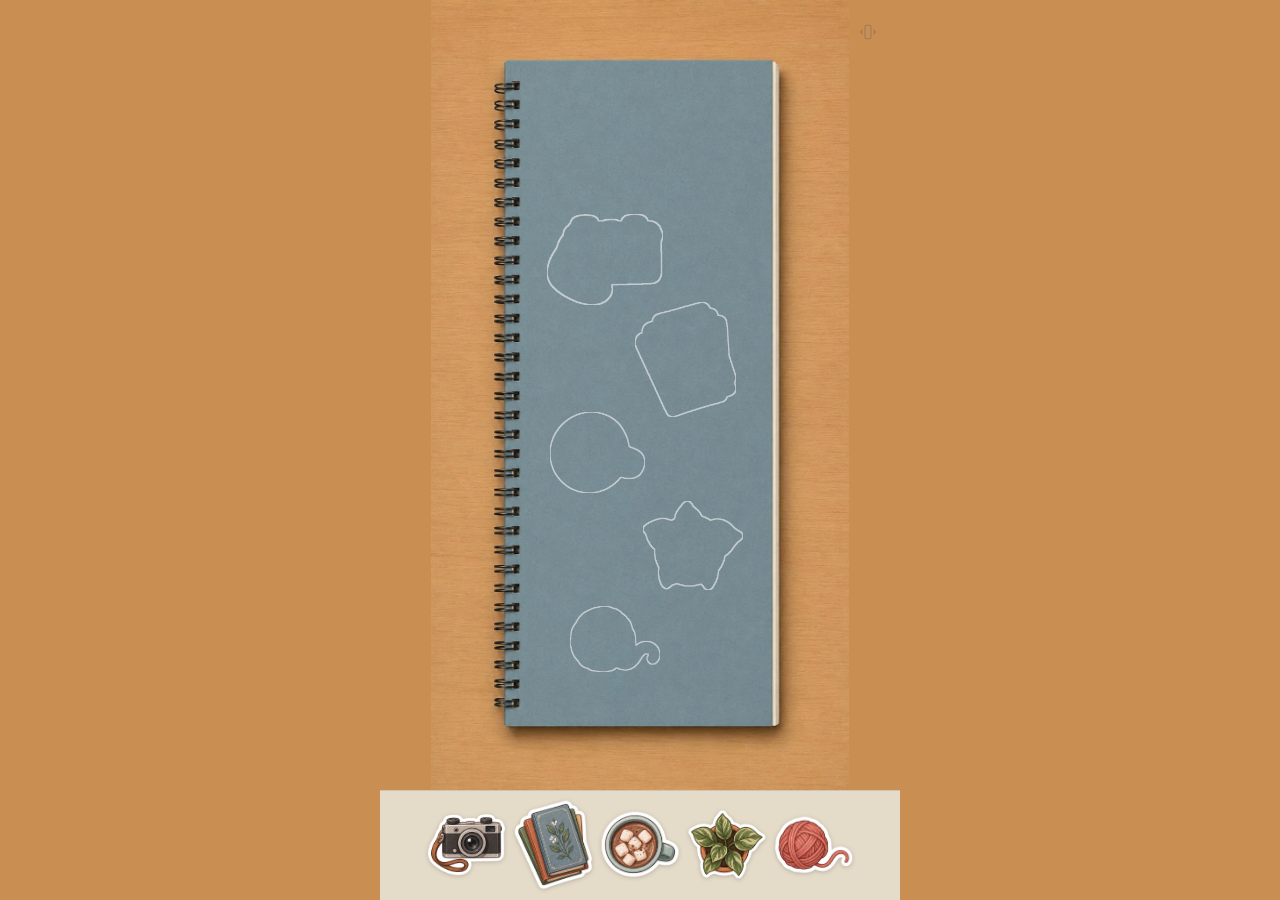
==== commit 0757026f: "Пока стикер едет, на его месте стоит он же — размытый Последняя правка научника: показывать что-то, " ====
--- a/index.html
+++ b/index.html
@@ -116,6 +116,9 @@
 
   <script src="sound.js"></script>
   <script src="levels.js"></script>
+  <!-- Заглушки на время загрузки: та же картинка шириной 16 пикселей.
+       Делается tools/optimize.py -->
+  <script src="blur.js"></script>
   <script src="game.js"></script>
   <!-- Меню идёт последним: оно и решает, что показать при запуске —
        альбом или уровень -->
